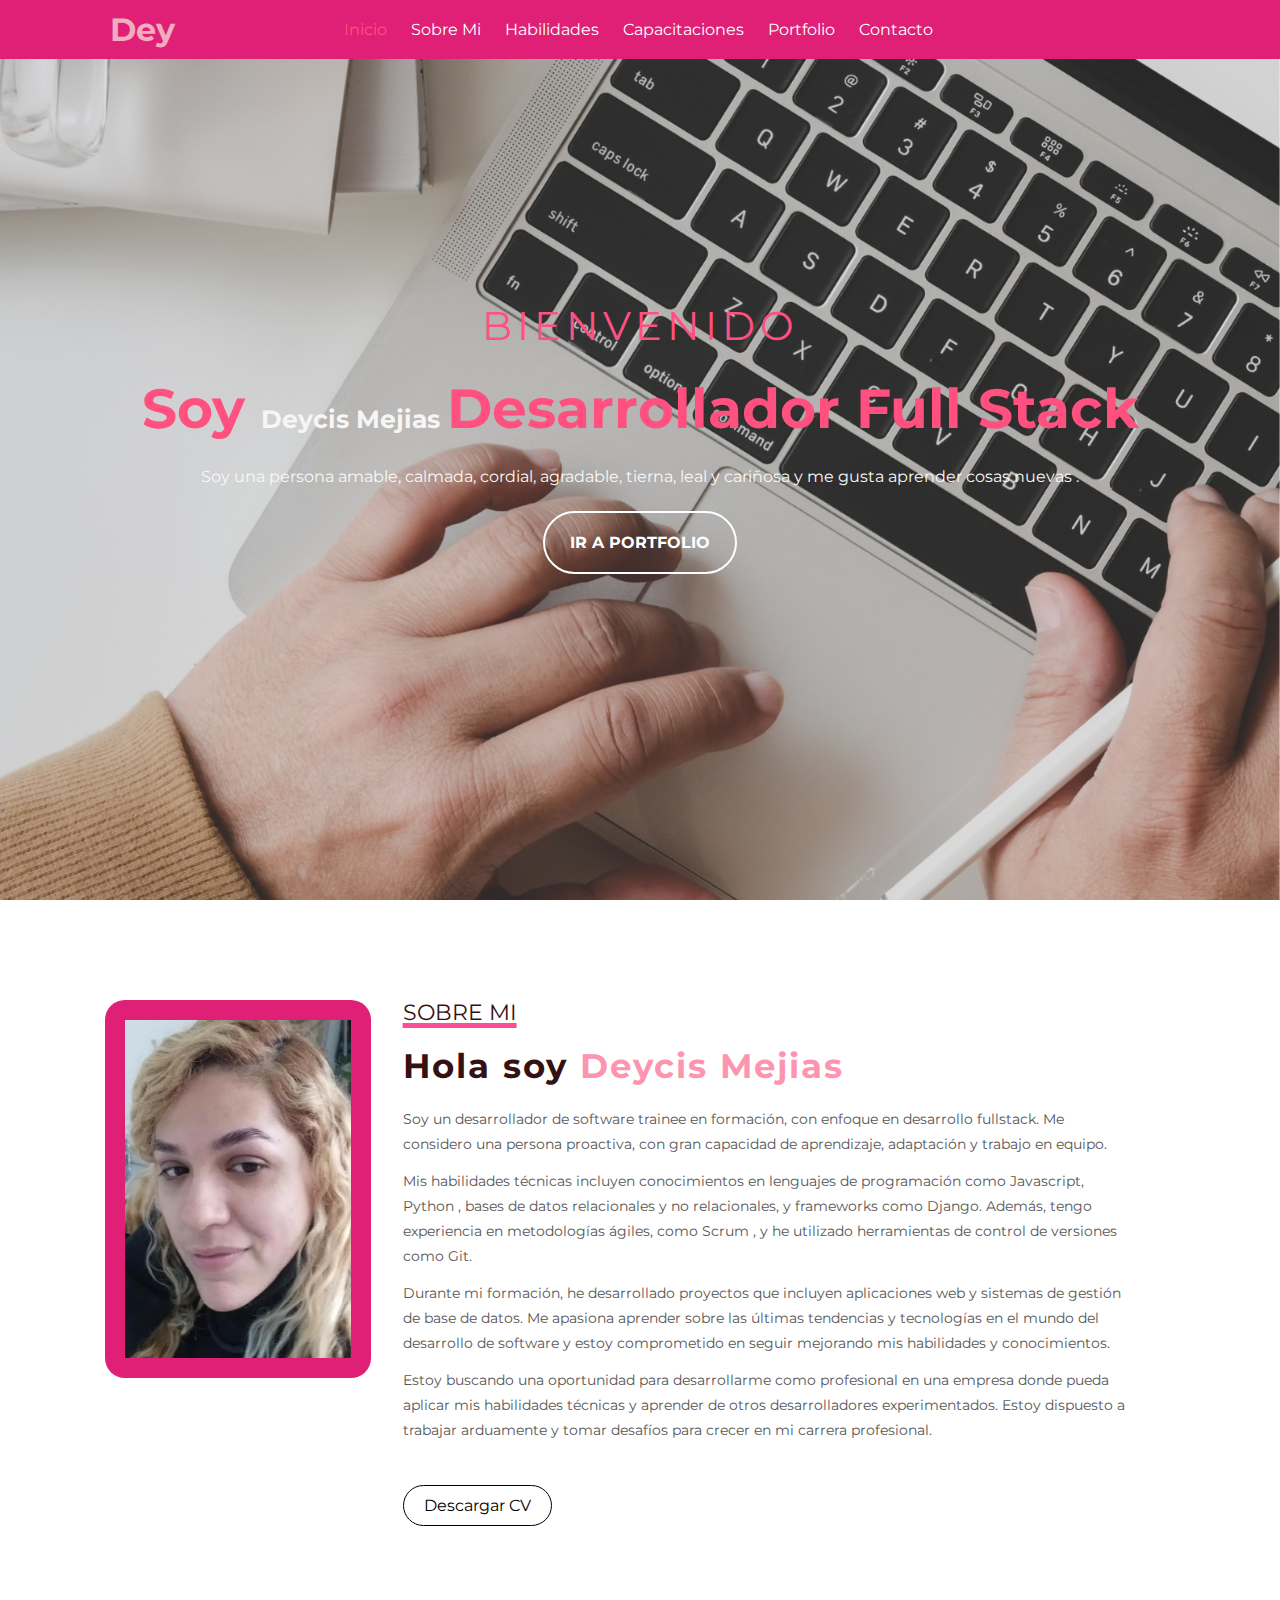
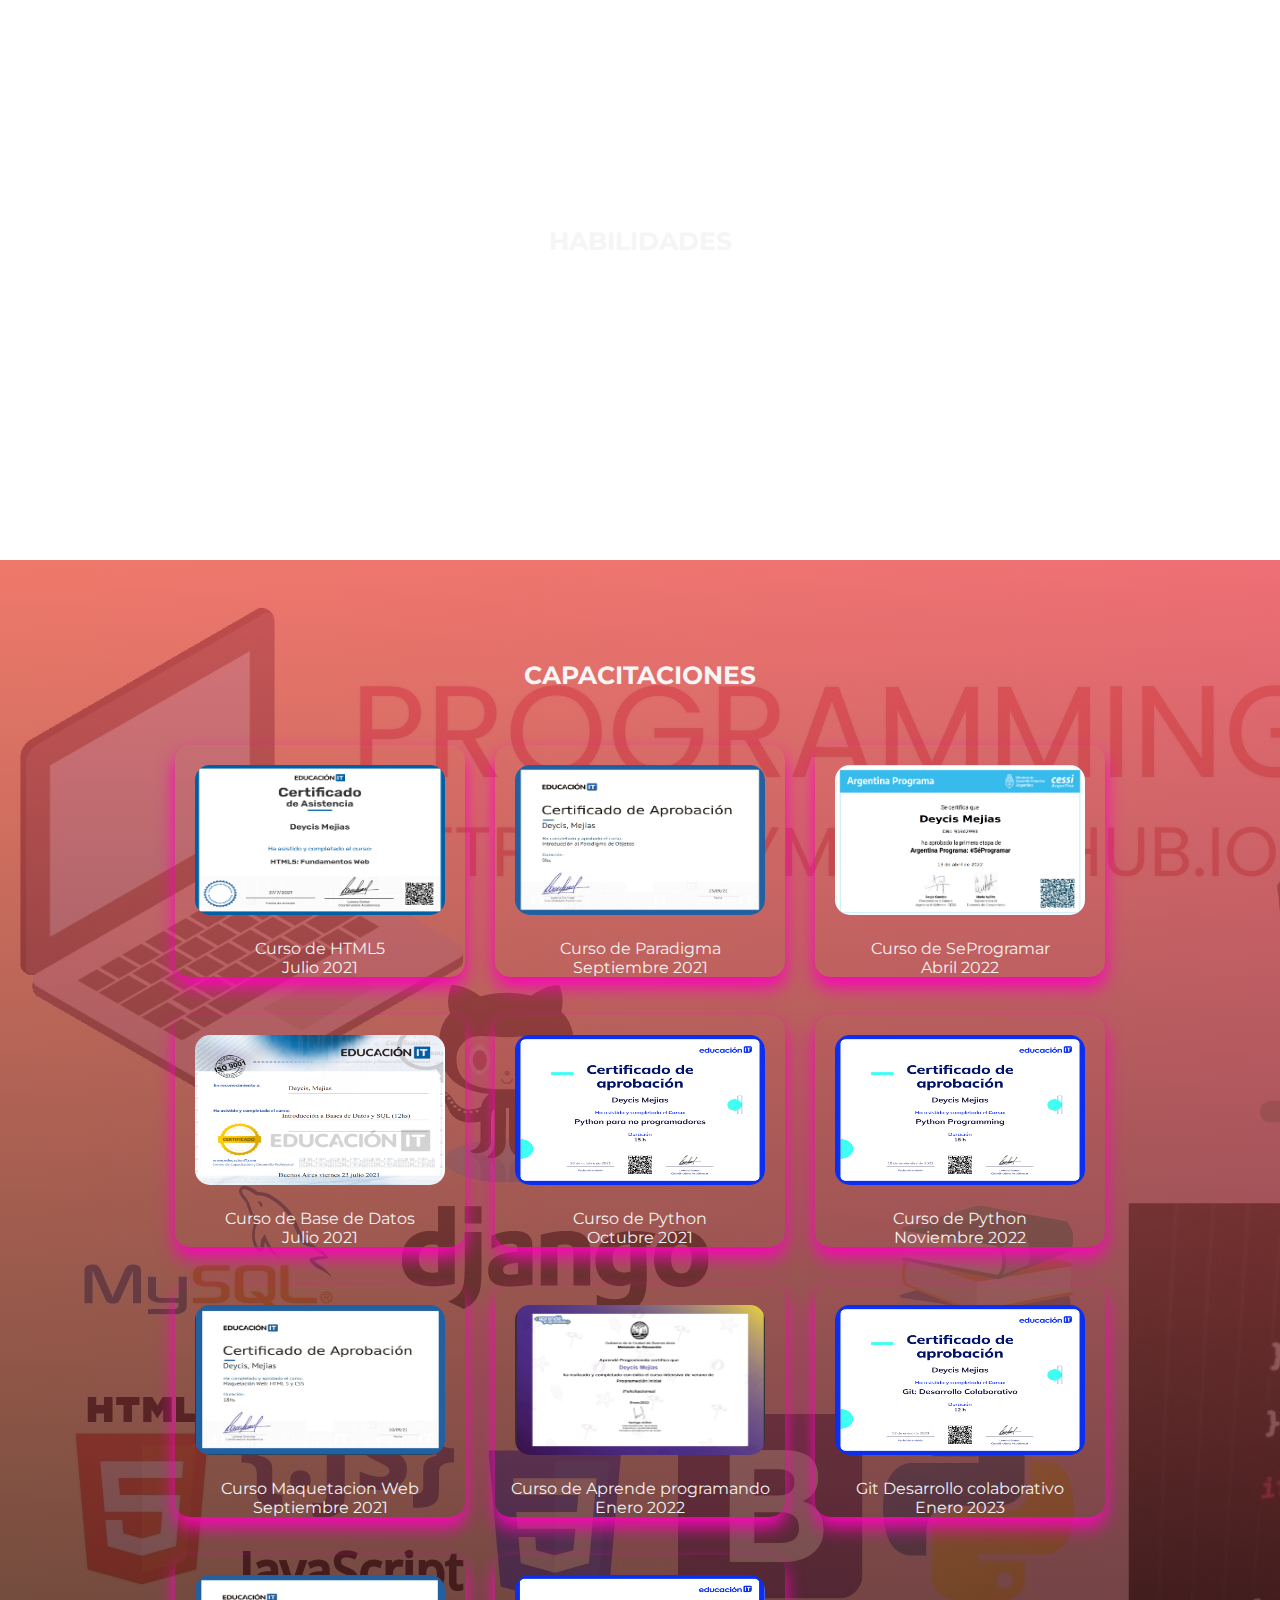
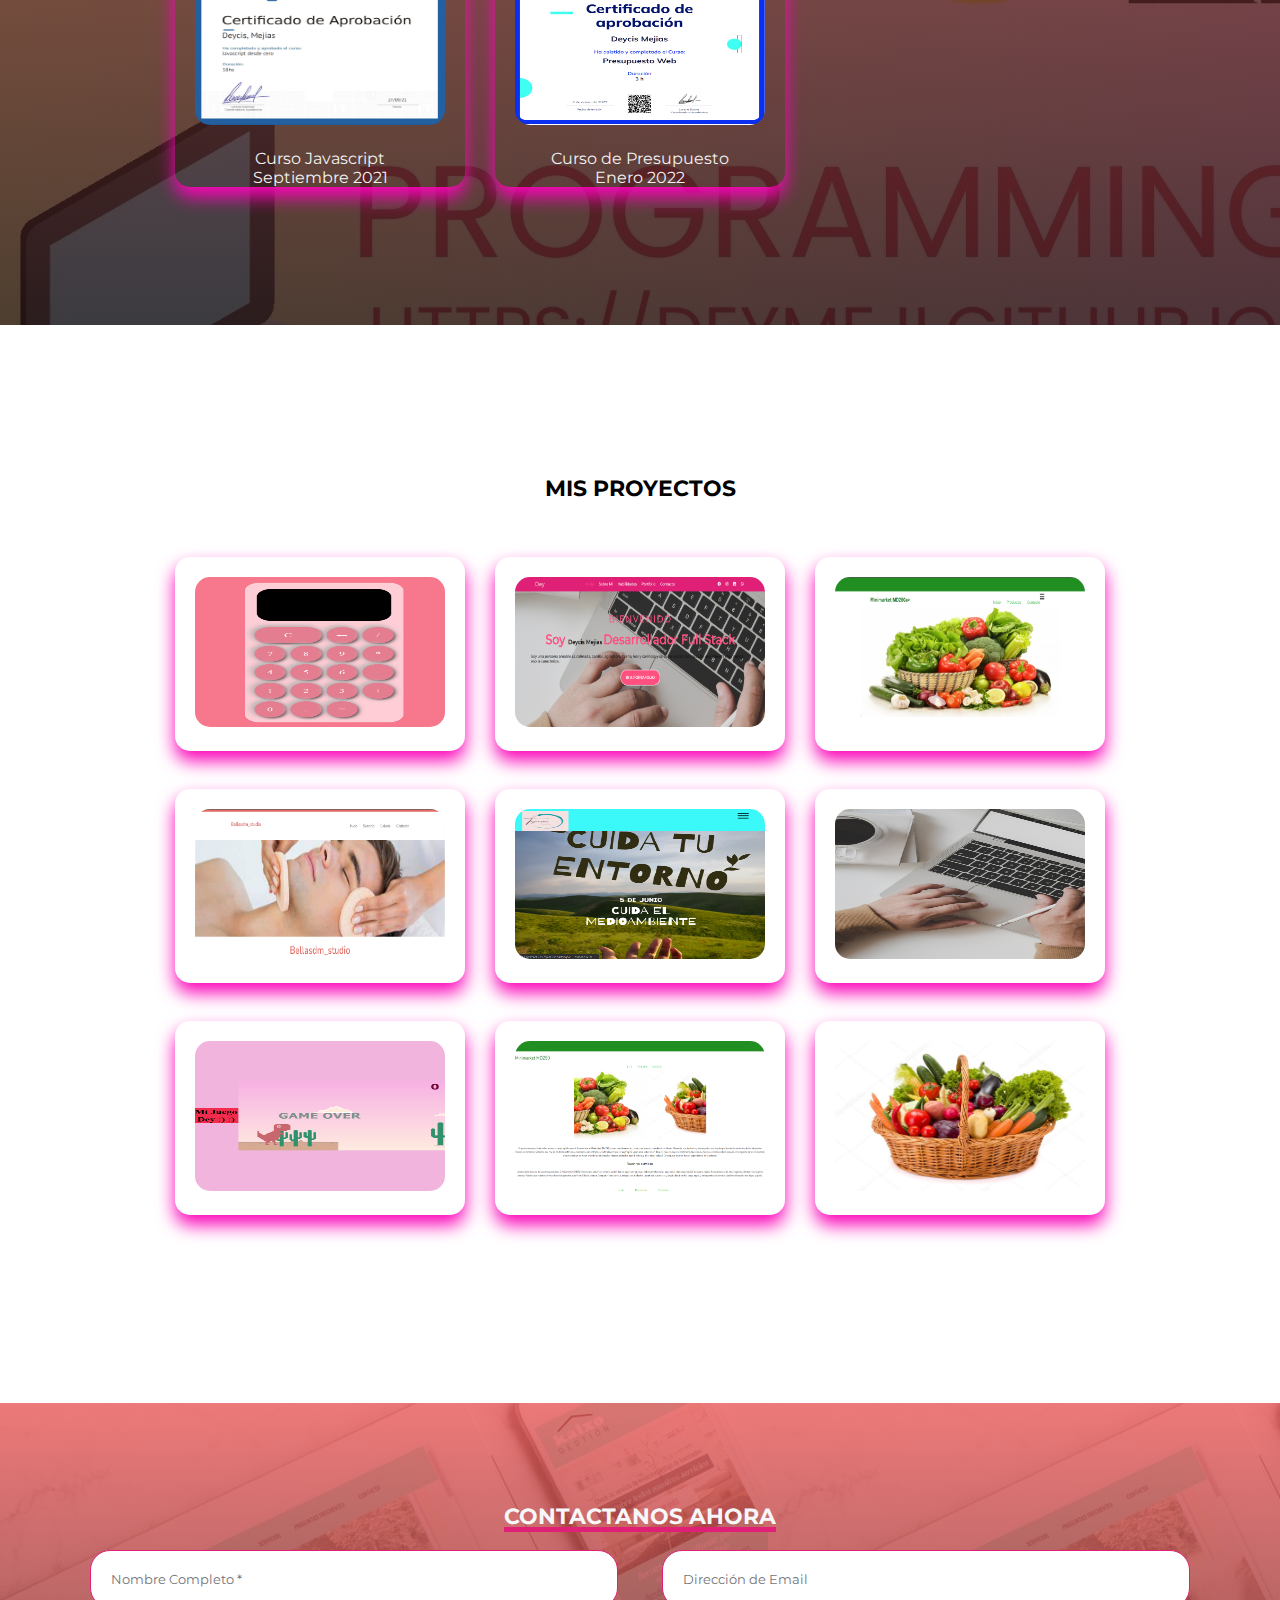
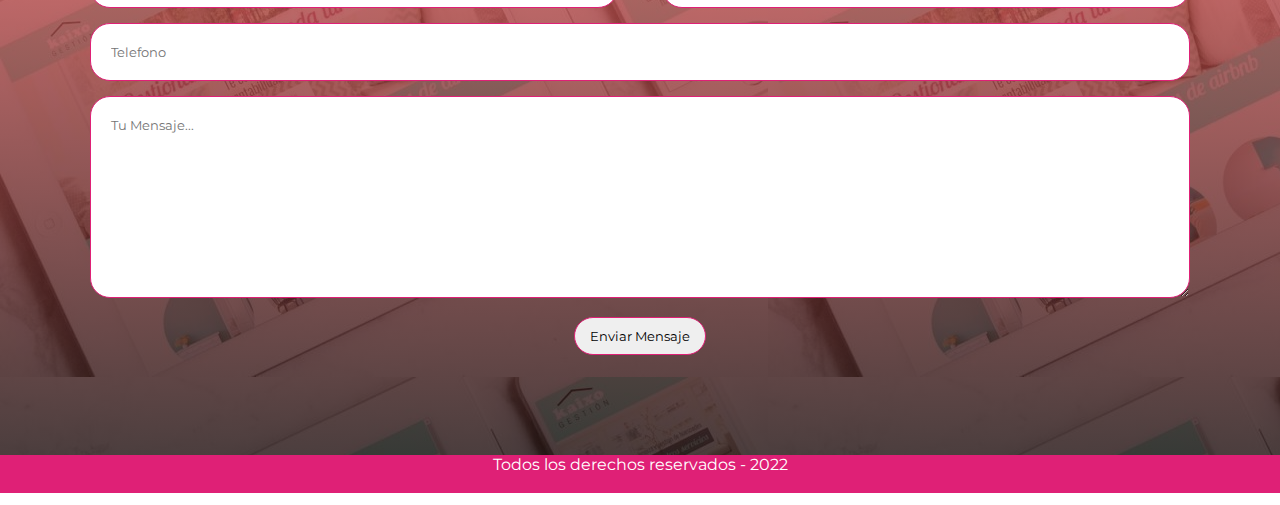
==== index.html @ e566a572 "commit1" ====
<!DOCTYPE html>
<html lang="es">

<head>
  <meta charset="UTF-8">
  <meta http-equiv="X-UA-Compatible" content="IE=edge">
  <meta name="viewport" content="width=device-width, initial-scale=1.0, user-scalable=no">
  <link rel="stylesheet" href="https://cdnjs.cloudflare.com/ajax/libs/font-awesome/6.2.0/css/all.min.css"
    integrity="sha512-xh6O/CkQoPOWDdYTDqeRdPCVd1SpvCA9XXcUnZS2FmJNp1coAFzvtCN9BmamE+4aHK8yyUHUSCcJHgXloTyT2A=="
    crossorigin="anonymous" referrerpolicy="no-referrer" />
  <link rel="stylesheet" href="css/inicio.css">
  <title>MI PORTFOLIO </title>

</head>

<body>
  <!--seccioon inicio-->
  <section id="inicio">
    <div class="contenido">
      <header>
        <div class="contenido-header">
          <h1>Dey</h1>
          <nav id="nav" class="">
            <ul id="link">
              <li><a href="#inicio" class="seleccionado" onclick="seleccionar(this)">Inicio</a></li>
              <li><a href="#sobremi" onclick="seleccionar(this)">Sobre Mi</a></li>
              <li><a href="#habilidades" onclick="seleccionar(this)">Habilidades</a></li>
              <li><a href="#capacitaciones" onclick="seleccionar(this)">Capacitaciones</a></li>
              <li><a href="#portfolio" onclick="seleccionar(this)">Portfolio</a></li>
              <li><a href="#contacto" onclick="seleccionar(this)">Contacto</a></li>
            </ul>
          </nav>
          <!--Iconos del menu reponsive-->
          <div id="icono-nav" onclick="responsiveMenu()">
            <i class="fa-solid fa-bars"></i>
          </div>
          <!--Iconos de las redes sociales-->
          <div class="redes">

            <a href="https://www.instagram.com/deicydavid/"><i class="fa-brands fa-instagram"></i></a>
            <a href="https://www.linkedin.com/in/deycis-mejias/"><i class="fa-brands fa-linkedin"></i></a>
            <a href="https://github.com/deymeji"><i class="fa-brands fa-github"></i></a>

          </div>
        </div>
      </header>
      <div class="presentacion">
        <p class="bienvenido">BIENVENIDO</p>
        <h2>Soy <span>Deycis Mejias </span>Desarrollador Full Stack</h2>
        <p class="descripcion">Soy una persona amable, calmada, cordial, agradable, tierna, leal y cariñosa y me gusta
          aprender cosas nuevas .</p>
        <a href="#portfolio">Ir a portfolio</a>
      </div>
    </div>
  </section>

  <!--seccion sobre mi-->
  <section id="sobremi">
    <div class="contenedor-foto">
      <img src="imagen/foto.jpg" alt="">
    </div>
    <div class="sobremi">
      <p class="titulo-seccion">Sobre mi</p>
      <h2>Hola soy <span> Deycis Mejias</span></h2>
      <p>Soy un desarrollador de software trainee en formación, con enfoque en desarrollo fullstack. Me considero una persona proactiva, con gran capacidad de aprendizaje, adaptación y trabajo en equipo.</p>
      <p>
        Mis habilidades técnicas incluyen conocimientos en lenguajes de programación como Javascript, Python , bases de datos relacionales y no relacionales, y frameworks como Django. Además, tengo experiencia en metodologías ágiles, como Scrum , y he utilizado herramientas de control de versiones como Git.</p>
        <p> 
        Durante mi formación, he desarrollado proyectos que incluyen aplicaciones web y sistemas de gestión de base de datos. Me apasiona aprender sobre las últimas tendencias y tecnologías en el mundo del desarrollo de software y estoy comprometido en seguir mejorando mis habilidades y conocimientos.</p>
      <p> Estoy buscando una oportunidad para desarrollarme como profesional en una empresa donde pueda aplicar mis habilidades técnicas y aprender de otros desarrolladores experimentados. Estoy dispuesto a trabajar arduamente y tomar desafíos para crecer en mi carrera profesional.
      </p>


      <a href="imagen/CV DEYPRO.jpg" ">Descargar CV</a>
        </div>
</section>

 <!--seccion habilidades-->
   <section id="habilidades">
        <div class="contenedor-skills" id="skills">
          <h3>HABILIDADES</h3>
          <div class="skill">

            <i class="fa-brands fa-html5"></i>
            <i class="fa-brands fa-css3-alt"></i>
            <i class="fa-brands fa-js"></i>
            <i class="fa-brands fa-python"></i>
            <i class="fa-brands fa-github"></i>
            <i class="fa-brands fa-figma"></i>
            
            

          </div>


  </section>

  <!--seccion capacitaciones-->
  <section id="capacitaciones">
    <h3 class="titulo-seccion">CAPACITACIONES</h3>

    <div class="contenedor-capa" id="capa">
      <div id="prime">

        <div class="ca">
          <a href="imagen/html5.png"><img class="imagen" src="imagen/html5.png"></a>
          <div class="infor">
            <p>Curso de HTML5</p>
            <p>Julio 2021</p>
          </div>
        </div><br><br>

        <div class="ca">
          <a href="imagen/mysql.png"><img class="imagen" src="imagen/mysql.png" alt=""></a>
          <div class="infor">
            <p>Curso de Base de Datos</p>
            <p>Julio 2021</p>
          </div>
        </div><br><br>

        <div class="ca">
          <a href="imagen/maquetacion web.png"><img class="imagen" src="imagen/maquetacion web.png"></a>
          <div class="infor">
            <p>Curso Maquetacion Web</p>
            <p>Septiembre 2021</p>
          </div>
        </div><br><br>

        <div class="ca">
          <a href="imagen/javascript.png"><img class="imagen" src="imagen/javascript.png"></a>
          <div class="infor">
            <p>Curso Javascript</p>
            <p>Septiembre 2021</p>
          </div>
        </div><br><br>
      </div>

      <div id="segu">
        
        <div class="ca">
          <a href="imagen/paradigma.png"><img class="imagen" src="imagen/paradigma.png" alt=""></a>
          <div class="infor">
            <p>Curso de Paradigma</p>
            <p>Septiembre 2021</p>
          </div>
        </div><br><br>
        <div class="ca">
          <a href="imagen/Certificado-Python-para-no-programadores-EducaciónIT.png"><img class="imagen" src="imagen/Certificado-Python-para-no-programadores-EducaciónIT.png" alt=""></a>
          <div class="infor">
            <p>Curso de Python</p>
            <p>Octubre 2021</p>
          </div>
        </div><br><br>

        <div class="ca">

          <a href="imagen/aprende_programando.png"><img class="imagen" src="imagen/aprende_programando.png" alt=""></a>
          <div class="infor">
            <p>Curso de Aprende programando</p>
            <p>Enero 2022</p>
          </div>
        </div><br><br>
       
        <div class="ca">

          <a href="imagen/presupuesto.png"><img class="imagen" src="imagen/presupuesto.png" alt=""></a>
          <div class="infor">
            <p>Curso de Presupuesto</p>
            <p>Enero 2022</p>
          </div>
        </div><br><br>
      </div>

      <div id="terce">

        <div class="ca">
          <a href="imagen/se_programar.png"><img class="imagen" src="imagen/se_programar.png" alt=""></a>
          <div class="infor">
            <p>Curso de SeProgramar</p>
            <p>Abril 2022</p>
          </div>
        </div><br><br>

        <div class="ca">
          <a href="imagen/Certificado-Python-Programming-EducaciónIT.png"><img class="imagen" src="imagen/Certificado-Python-Programming-EducaciónIT.png" alt=""></a>
          <div class="infor">
            <p>Curso de Python</p>
            <p>Noviembre 2022 </p>
          </div>
        </div><br><br>

        <div class="ca">

          <a href="imagen/Certificado-Git_-Desarrollo-Colaborativo-EducaciónIT.png"><img class="imagen" src="imagen/Certificado-Git_-Desarrollo-Colaborativo-EducaciónIT.png" alt=""></a>
          <div class="infor">
            <p>Git Desarrollo colaborativo</p>
            <p>Enero 2023</p>
          </div>
        </div><br><br>
      </div>

    </div>

  </section>

  <!--seccion portfolio-->

  <section id="portfolio">
    <h3 class="titulo-seccion">MIS PROYECTOS</h3>

    <div class="contenedor-proyecto">
      <div id="primero">
        <div class="card">

          <a href="https://github.com/deymeji/calculadora"><img class="imagen" src="imagen/calcula.png" alt=""></a>
          <div class="info">
            <p>Diseño Web: Html. Css. Js.</p>
          </div>
        </div><br><br>
        <div class="card">

          <a href="https://github.com/deymeji/cejas"><img class="imagen" src="imagen/ceja.png" alt=""></a>
          <div class="info">
            <p>Diseño Web: Html. Css. </p>
          </div>
        </div><br><br>
        <div class="card">
          <a href="https://github.com/deymeji/juegos_js"><img class="imagen" src="imagen/juego_js.png" alt=""></a>
          <div class="info">
            <p>Diseño Web: Html. Css. Js.</p>
          </div>
        </div><br><br>
      </div>

      <div id="segundo">
        <div class="card">

          <a href="https://github.com/deymeji/deymeji.github.io"><img class="imagen" src="imagen/portafolio1.png"
              alt=""></a>
          <div class="info">
            <p>Diseño Web: Html. Css. Js.</p>
          </div>
        </div><br><br>
        <div class="card">

          <a href="https://github.com/deymeji/ejemplo_-menu-responsive"><img class="imagen"
              src="imagen/menu_reponsive.png" alt=""></a>
          <div class="info">
            <p>Diseño Web: Html. Css. Js.</p>
          </div>
        </div><br><br>
        <div class="card">
          <a href="https://github.com/deymeji/negocio">
            <img class="imagen" src="imagen/negocio1.png" alt=""></a>
          <div class="info">
            <p>Diseño Web: Html. Css.</p>
          </div>
        </div><br><br>
      </div>

      <div id="tercero">

        <div class="card">

          <img class="imagen" src="imagen/verdu.png" alt="">
          <div class="info">
            <p>Diseño Web: Html. Css. Js.</p>
          </div>
        </div><br><br>
        <div class="card">

          <img class="imagen" src="imagen/Diseño.png" alt="">
          <div class="info">
            <p>Diseño Web: Html. Css. Js.</p>
          </div>
        </div><br><br>
        <div class="card">

          <img class="imagen" src="imagen/cesta.jpg" alt="">
          <div class="info">
            <p>Diseño Web: Html. Css. Js.</p>
          </div>
        </div>
      </div>

    </div>

  </section>

  <!--seccion contacto-->
  <section id="contacto">
    <div class="col-md-8 templatemo_contactform">
      <h3 class="titulo-seccion"> Contactanos ahora</h3>
      <div class="contenedor-form">
        <form action="https://formsubmit.co/f14288447938d5203625a07921aa6c3b" method="POST">
          <div class="fila mitad">
            <input type="text" placeholder="Nombre Completo *" name="name" required="" class="input-mitad">
            <input type="email" placeholder="Dirección de Email" name="email" required="" class="input-mitad">
          </div>
          <div class="fila">
            <input type="text" placeholder="Telefono" name="phone" required="" class="input-full">
          </div>
          <div class="fila">
            <textarea name="" id="" cols="30" rows="10" placeholder="Tu Mensaje..." name="msg" required=""
              class="input-full"></textarea>
          </div>

          <input type="submit" value="Enviar Mensaje" name="enviar" class="btn-enviar">
        </form>
      </div>


  </section>
  <!--seccion footer-->
  <footer>
    <div id="contene">

      <p>Todos los derechos reservados - 2022</p>
      <div class="redes">

        <a href="https://www.linkedin.com/in/deycis-mejias/"><i class="fa-brands fa-linkedin"></i></a>
        <a href="https://www.instagram.com/deicydavid/"><i class="fa-brands fa-instagram"></i></a>
        <a href="https://github.com/deymeji"><i class="fa-brands fa-github"></i></a>

      </div>


    </div>
  </footer>
  <script src="js/archivo.js"></script>

</body>

</html>
---- css/inicio.css ----
@import url('https://fonts.googleapis.com/css2?family=Hanalei+Fill&family=Montserrat:ital,wght@0,500;1,100;1,200;1,300;1,400&display=swap');
*{
    margin: 0;
    padding: 0;
    box-sizing: border-box;
    font-family: 'Montserrat';
}
#html{
    scroll-behavior: smooth;
}
/*seccion inicio*/
#inicio{
    background: linear-gradient( rgba(0, 0, .7), rgba(0, 0, .7)), ;
    background-image: url(../imagen/Diseño.png);
    background-size: cover;
    background-position: center center;
    height: 100vh;
}

#inicio .contenido header {
background-color: rgb(223, 32, 118);
position: fixed;
width: 100%;
z-index: 100;
top: 0;
}
#inicio .contenido header .contenido-header{
    max-width: 1100px;
    margin: auto;
    display: flex;
    justify-content: space-between;
    align-items: center;
    padding: 10px 20px;
}
#inicio .contenido header .contenido-header h1{
    text-align: center;
    color: #f1adbf;
}
#inicio .contenido header .contenido-header nav ul {
list-style: none;
display: flex;
align-items: center;
}
#inicio .contenido header .contenido-header nav ul li a {
   text-decoration: none;
   color: #fff;
   margin: 0 12px;
   font-weight: 400;
   transition: .5s;
}    
#inicio .contenido header .contenido-header nav ul  a:hover{
color:  #fd94b0;
}
#inicio .contenido header .contenido-header .redes a{
    text-decoration: none;
    color: #fff;
    display: inline-block;
    margin: 10px;
    transition: 5s;
}
#inicio .contenido header .contenido-header .redes a:hover{
    color: #fd94b0;

}
#inicio .contenido header .contenido-header .seleccionado{
    color: #ff5080;
}
#inicio .contenido .presentacion{
    max-width: 1100px;
    height: 100vh;
    margin: auto;
    color: rgb(249, 247, 247);
    display: flex;
    flex-direction: column;
    align-items: center;
    justify-content: center;

}

#inicio .contenido .presentacion .bienvenido{
    color:  #ff5080;
    font-size: 40px;
    margin-bottom: 25px;
    text-transform: uppercase;
    letter-spacing: 5px;
}

#inicio .contenido .presentacion h2{
    font-size: 55px;
    margin-bottom: 25px;
    text-align: center;
    color:  #ff5080;
}
#inicio .contenido .presentacion h2 span{
    font-size: 25px;
    color:  #f8f5f5;
}
#inicio .contenido .presentacion .descrpcion{
    max-width: 700px;
    margin: 25px auto;
    font-size: 18px;
    text-align: center;
    
}
#inicio .contenido .presentacion a{
    text-decoration: none;
    display: inline-block;
    margin: 25px;
    padding: 20px 25px;
    border: 2px solid  #fff;
    border-radius: 50px;
    color:  #fff;
    font-weight: bold;
    text-transform: uppercase;
    transition: 5s;
}
#inicio .contenido .presentacion a:hover{
background-color: #ff5080 ;
}
#icono-nav{
    color:#ffff;
    display: none;
}

/*seccion sobre mi*/

#sobremi{
    max-width: 1100px;
    margin: auto;
    padding: 100px 15px;
    color: #351111;
    display: flex;
}
#sobremi .contenedor-foto{
    max-width: 400px;
    margin-right: 80px;
}
#sobremi .contenedor-foto img{
    padding: 20px;
    width: 150%;
    border-radius: 20px;
    background-color: rgb(223, 32, 118);
}
#sobremi .sobremi {
    margin: 0 40px;
}
#sobremi .sobremi .titulo-seccion{
font-size: 22px;
text-transform: uppercase;
color: #351111;
text-decoration: underline;
text-decoration-color: #fa4e99;
text-decoration-thickness: 5px;
}
#sobremi  .sobremi h2{
    font-size: 34px;
    font-weight: bold;
    margin: 20px 0;
letter-spacing: 2px;
}
#sobremi .sobremi h2 span{
    color: #fd94b0;;
}
#sobremi .sobremi h3{
    font-size: 18px;
    font-weight: 500;
    text-transform: uppercase;
    margin-bottom: 20px;
    letter-spacing: 1px;
}
#sobremi  .sobremi p{
    font-size: 14px;
    line-height: 25px;
    color: #565656;
    margin-bottom: 12px;
    text-align: left;
}
#sobremi  .sobremi a{
    display: inline-block;
    text-decoration: none;
    color: #000;
    border-radius: 30px;
    padding: 10px 20px;
    border: 1px solid #000;
    margin-top: 30px;
    transition: 5s;
}
#sobremi  .sobremi a:hover{
    background-color: #fe77a9;
    color: #fff ;
}
h3{
    font-size: 25px; 
}


/*seccion habilidades*/
.contenedor-skills{
    background: linear-gradient(#eb5a5acc, rgba(33,16,16,.8)), url("../imagen/inicio1.png");
    background-attachment: fixed;
    background-repeat: no-repeat;
    background-size: cover;
    background-position: center center;
    padding: 200px 0;
    text-align: center;
}
.contenedor-skills .skill{
    max-width: 600px;
    margin: 40px auto;
}
.contenedor-skills i{
    text-decoration: none;
    color: rgb(247, 243, 245);
    display: inline-block;
    margin: 10px;
    font-size: 80px;
}
h3{
    font-size: 25px;
    color: whitesmoke;
}


/*seccion capacitaciones*/
#capacitaciones {
    padding: 100px 15px;
    background: linear-gradient(#eb5a5acc, rgba(33,16,16,.8)), url("../imagen/2.jpg");
}

#capacitaciones .titulo-seccion {
    margin-bottom: 20px;
    text-align: center;
}

#capacitaciones .contenedor-capa{
   
    display: flex;
    justify-content: center;
    margin-top: 55px;
    
}
#capacitaciones .contenedor-capa .imagen{
    width: 250px;
    height: 150px;
    margin: 20px;
    border-radius: 15px;
    
    
}
#capacitaciones .contenedor-capa .ca{
    text-align: center;
    border-radius: 15px;
    margin: 0  15px;
    position: relative;
    overflow: hidden;
    box-shadow: 0px 10px 18px #fb04b9;
}
#capacitaciones .contenedor-capa .infor{
        color: rgb(243, 241, 241);
}
/*seccion portafolio*/

#portfolio{
    max-width: 1100px;
    padding: 150px 0;
    margin: auto;
}
#portfolio .titulo-seccion{
    text-align: center;
    font-size: 22px;
    text-transform: uppercase;
    color: black;
    text-decoration: underline;
    text-decoration-color: white;
    text-decoration-thickness: 5px;
}
#portfolio .contenedor-proyecto{
   
    display: flex;
    justify-content: center;
    margin-top: 55px;
    
}
#portfolio .contenedor-proyecto .imagen{
    width: 250px;
    height: 150px;
    margin: 20px;
    border-radius: 15px;
    
    
}

#portfolio .contenedor-proyecto .card{
    text-align: center;
    border-radius: 15px;
    margin: 0  15px;
    position: relative;
    overflow: hidden;
    box-shadow: 0px 10px 18px #fb04b9;
}
#portfolio .contenedor-proyecto .card:hover .imagen {
    filter: grayscale(0);
    }
    

#portfolio .contenedor-proyecto .info{
        position: absolute;
        left: 0;
        background-color: rgb(247, 49, 125);
        color: rgb(8, 8, 8);
        width: 100%;
        padding: 10px;
        opacity: 0;
        bottom: -40px;
        transition: 5s;
    }
#portfolio .contenedor-proyecto:hover .info{
        opacity: 1;
        bottom: 0;
    
    }


/*seccion contacto*/

#contacto {
    padding: 100px 15px;
    background: linear-gradient(#eb5a5acc, rgba(33,16,16,.8)), url("../imagen/inicio.jpg");
}

#contacto .titulo-seccion {
    margin-bottom: 20px;
}

#contacto .contenedor-form {
    max-width: 1100px;
    margin: auto;
}

#contacto .contenedor-form .fila {
    margin-bottom: 15px;
}

#contacto .contenedor-form .mitad {
    display: flex;
    justify-content: space-between;
}

#contacto .contenedor-form input,
#contacto .contenedor-form textarea {
    padding: 20px;
    
    border-radius: 20px;
    border: none;
    border: 1px solid rgb(223, 32, 118);
}
/*
#contacto textarea{
    min-width: 1100px;
    max-width: 640px;
    min-height: 100px;
    max-height: 300px;
}
*/
#contacto .contenedor-form .mitad input {
    width: 48%;
}

#contacto .contenedor-form .input-full {
    width: 100%;
}

#contacto .titulo-seccion {
    text-align: center;
    font-size: 22px;
    text-transform: uppercase;
    color: #f7f7f9;
    text-decoration: underline;
    text-decoration-color: rgb(223, 32, 118);
    text-decoration-thickness: 5px;
}

#contacto .btn-enviar {
    display: block;
    margin: auto;
    cursor: pointer;
    transition: .5s;
    padding: 10px 15px !important;
}

#contacto .btn-enviar:hover {
    background-color: #ff5080;
    color: #fff;
}
/*seccion footer*/
footer{
    min-height: 50px;
}
footer p{
    color:#fff;
}
#contene{
    background-color: rgb(223, 32, 118);
text-align: center; 
 }
 footer a {
    text-decoration: none;
    color: #fff;
    display: inline-block;
    margin: 5px;
    font-size: 26px;
}

/*Seccion RESPONSIVE*/

@media screen and (max-width:800px){
.redes{
    display: none;
   }
nav{
       display: none;
    }
nav.responsive{
    display: block;
    background-color: rgba(0, 0, 0, .8);
    width: 100%;
    position: absolute;
    top: 48px;
    left: 0;
    padding: 10px 0;
}
nav.responsive ul{
    display: block !important;
    text-align: center;
}
nav.responsive ul li{
    margin: 5px 0;
}
#icono-nav{
    display: block;
}
#inicio .contenido .presentacion h2{
font-size: 40px;
}
#sobremi{
    padding: 50px 0;
    display: block;
   }
   #sobremi .contenedor-foto{
    max-width: 200px;
    margin: auto;
}
#sobremi .contenedor-foto img{
   padding: 8px;
}
#sobremi .sobremi .titulo-seccion{
    text-align: center;
}
#sobremi .sobremi h2{
    font-size: 25px;
    text-align: center;
}
#habilidades .contenedor-skills{
    padding: 50px 20px;
}
#portfolio{
    padding: 50px 0;
}
#portfolio .contenedor-proyecto{
    display: block;
}
#portfolio .contenedor-proyecto .card{
    margin: 10px auto;
}
#contacto{
    padding: 50px 15px;
}

#contacto .contenedor-form .mitad {
    margin-bottom: 15px;
    display: block;
}
#contacto .contenedor-form .mitad input {
    width: 100%;
    margin-bottom: 15px;
}

}
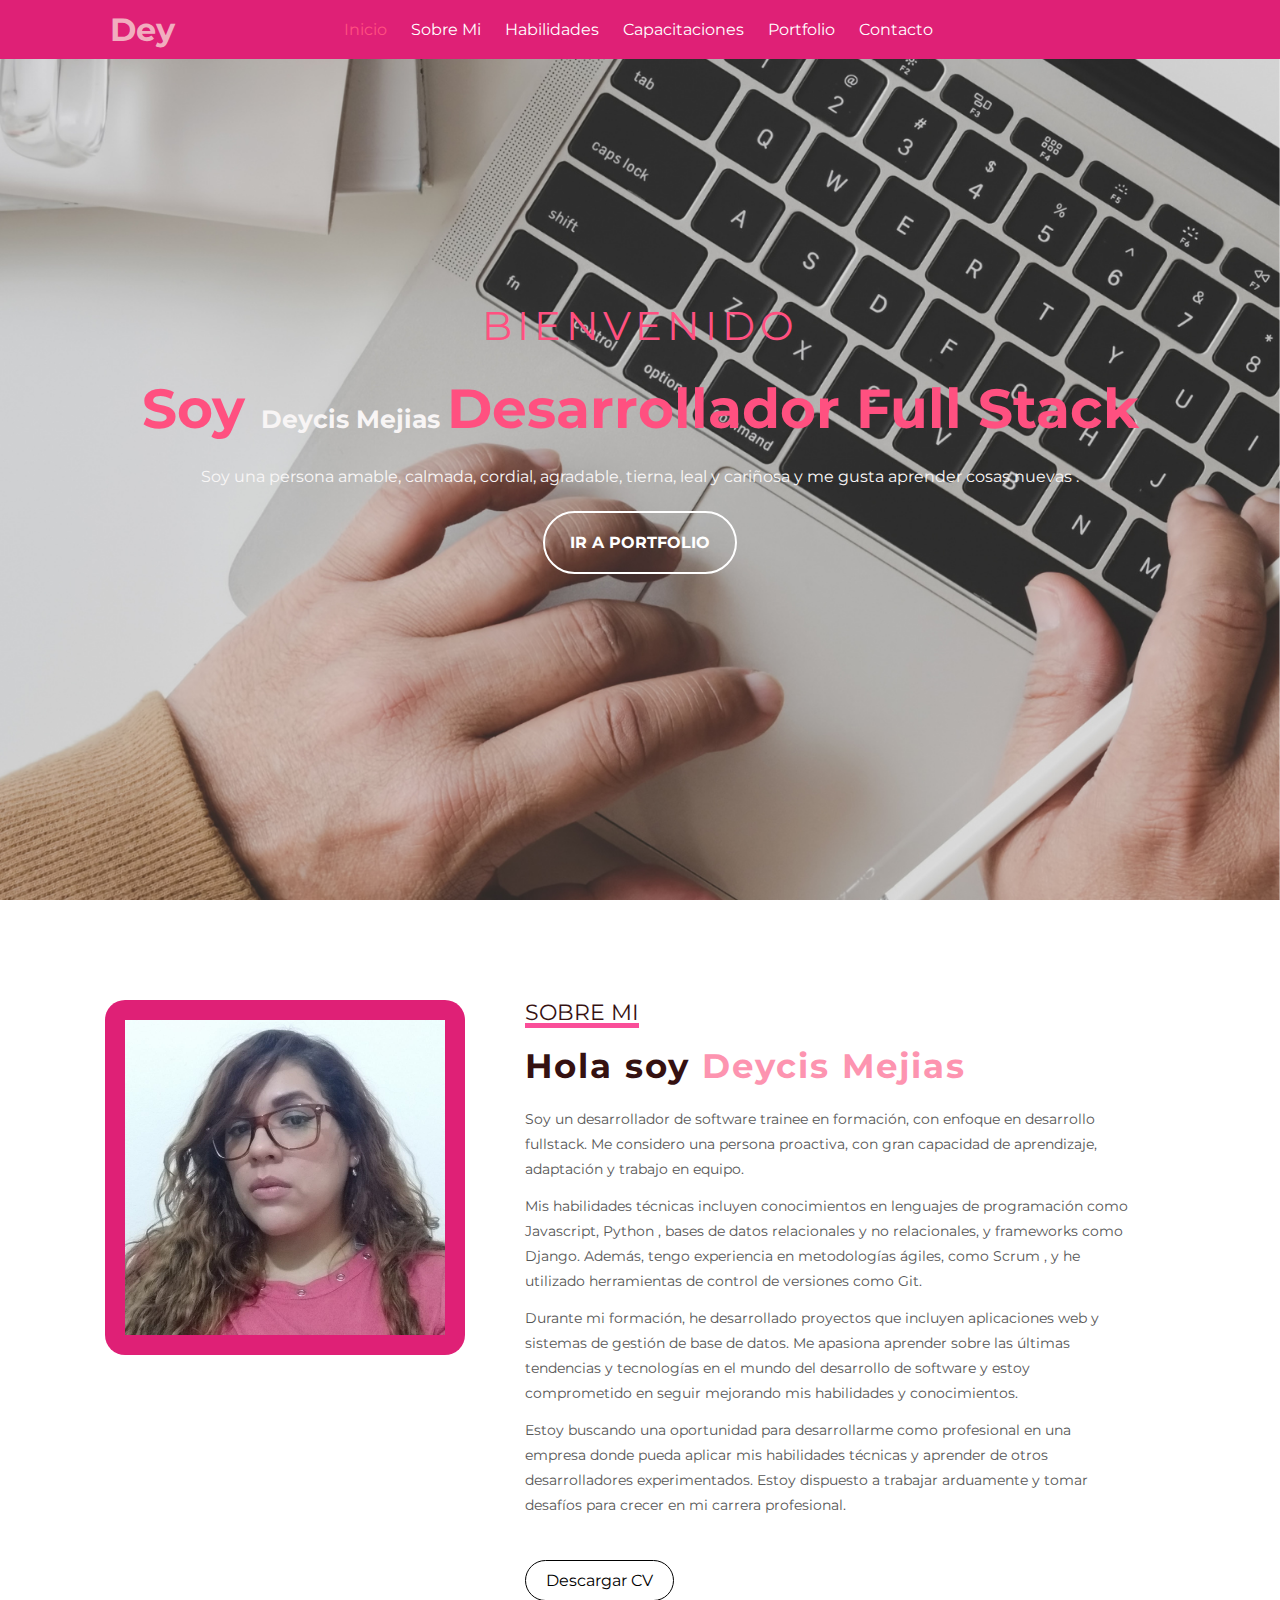
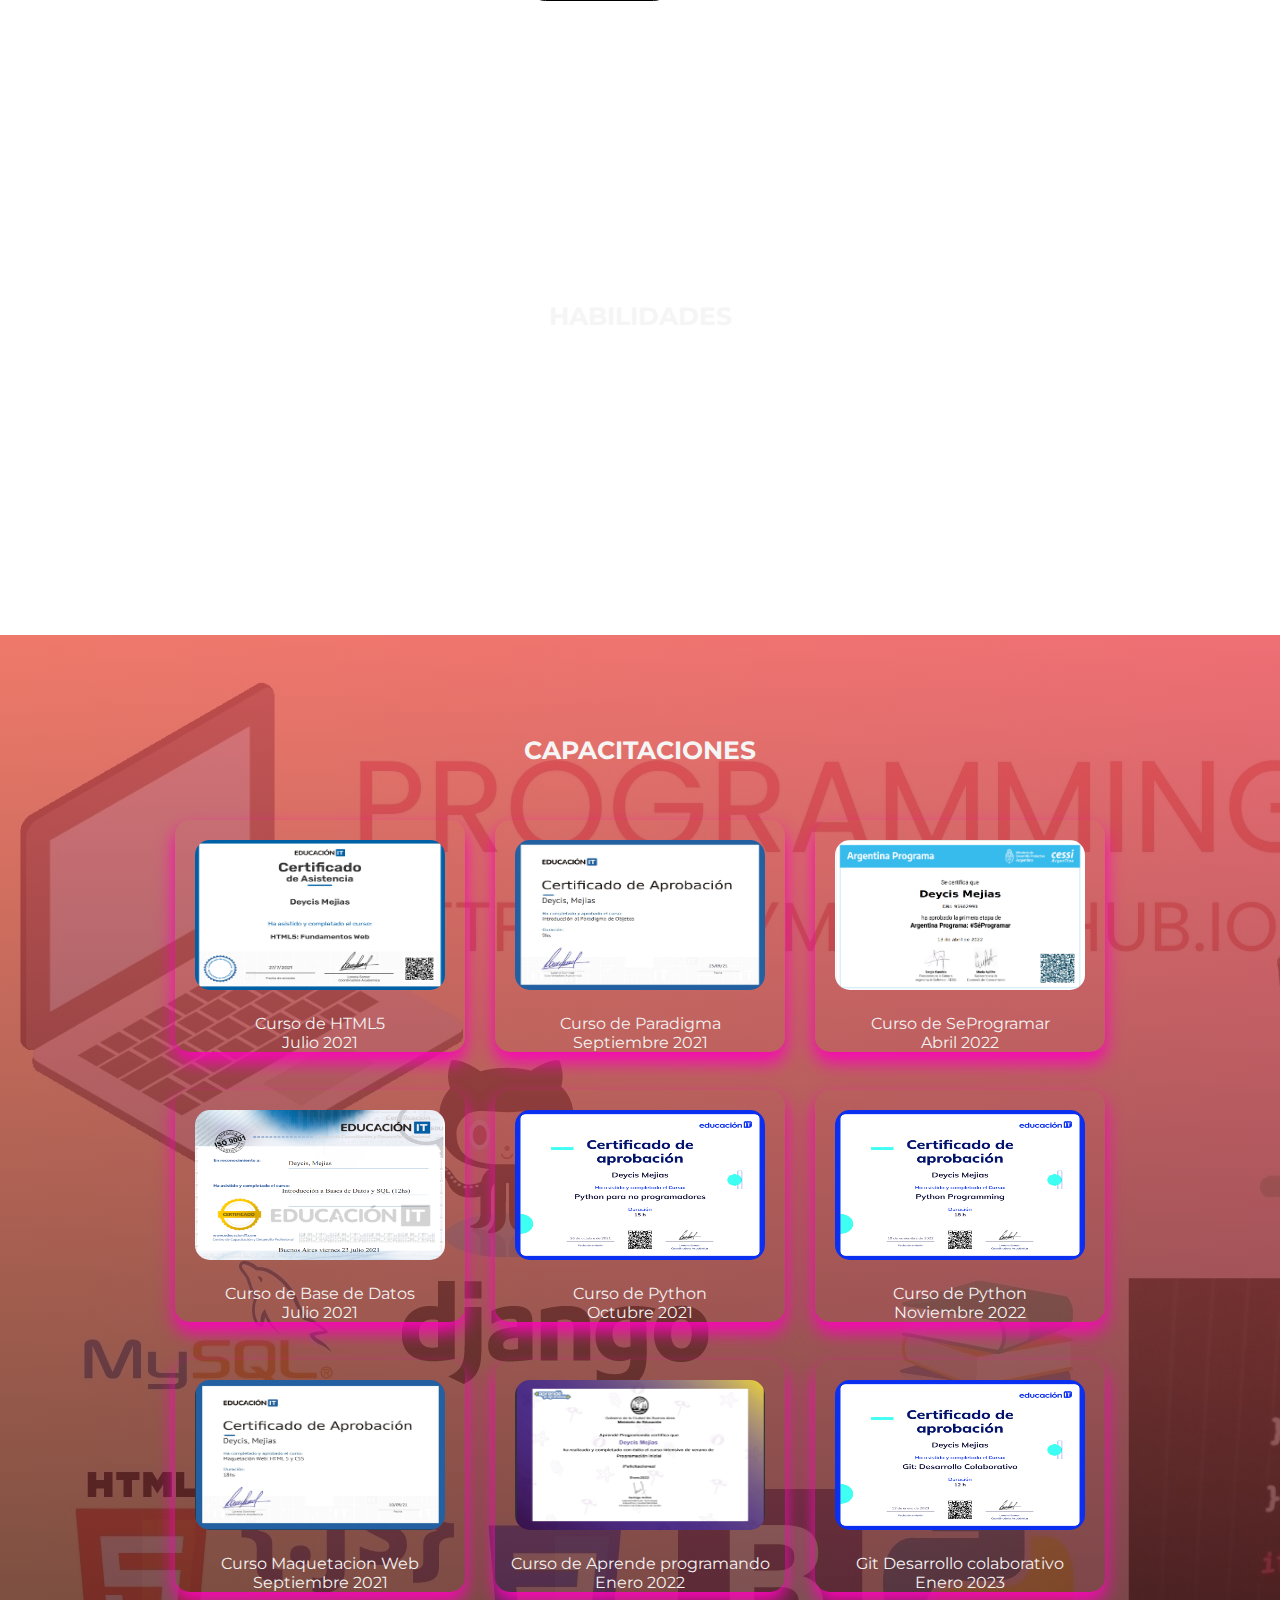
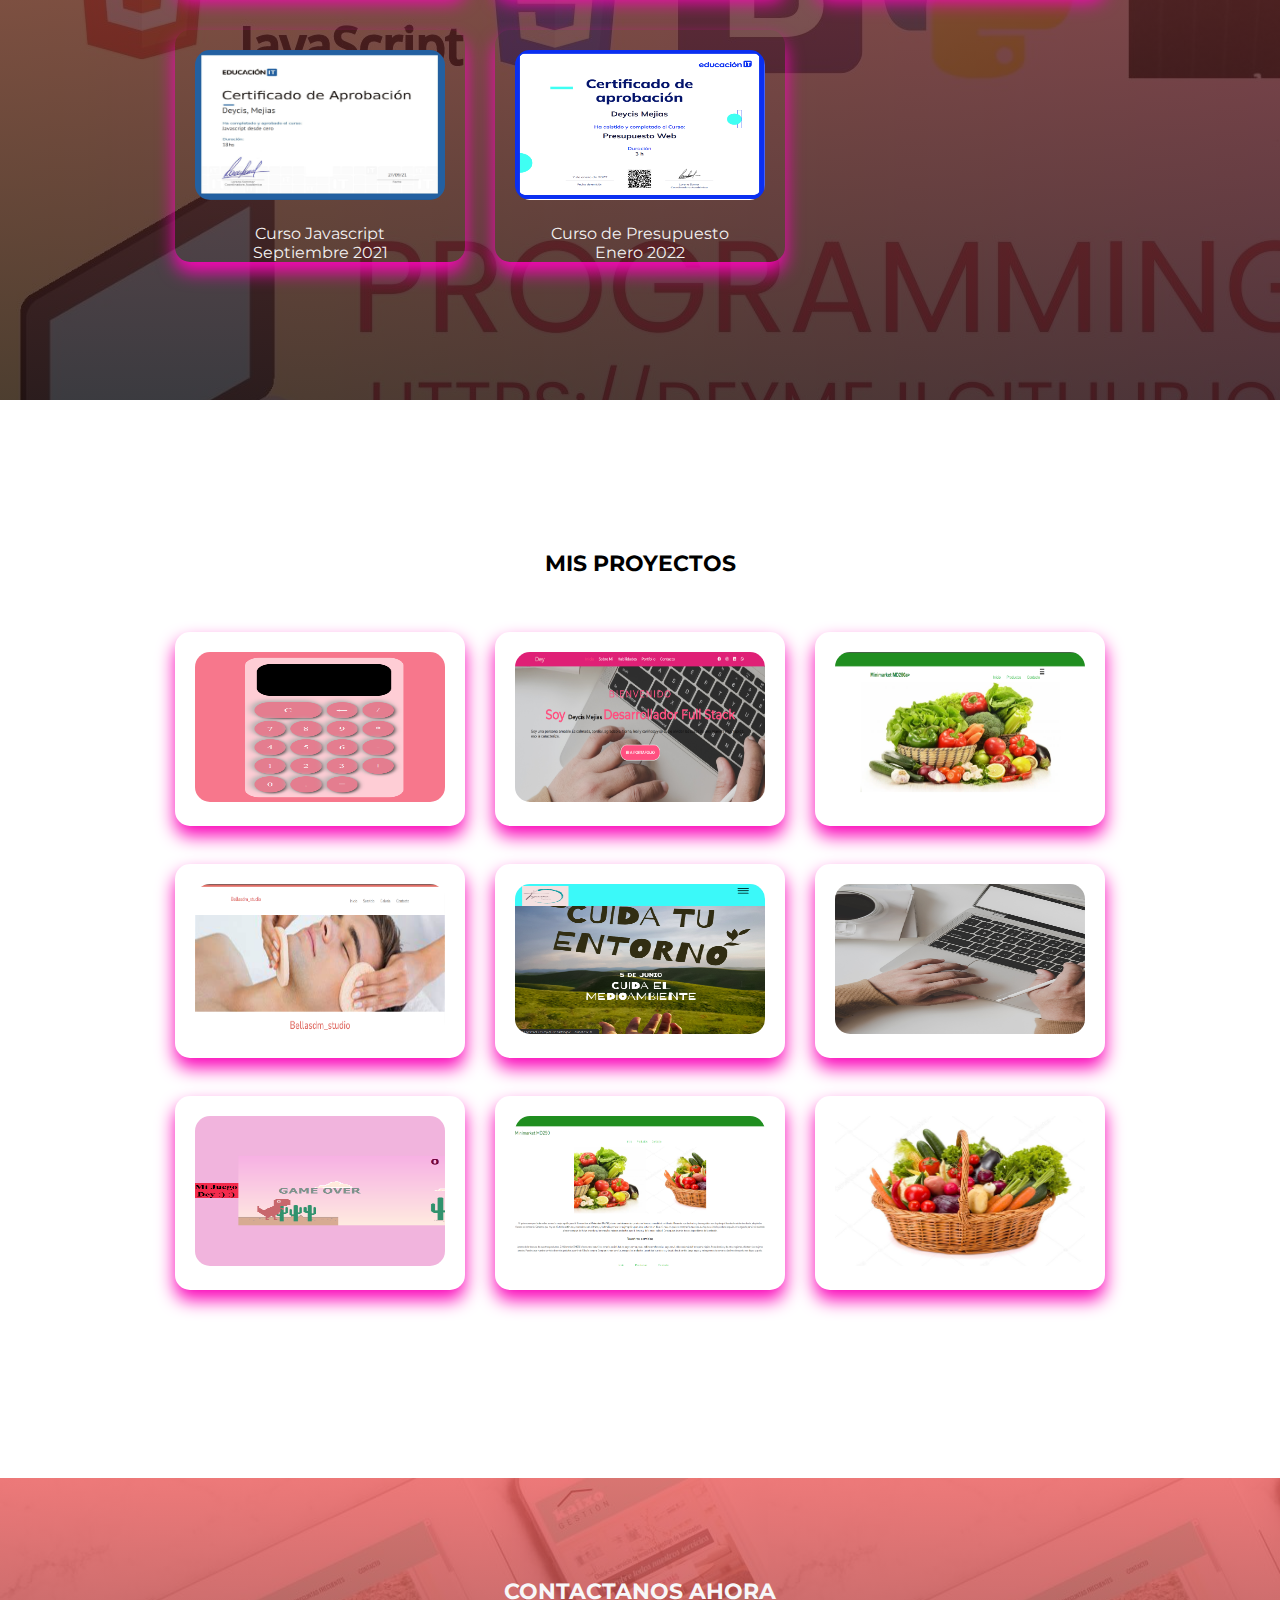
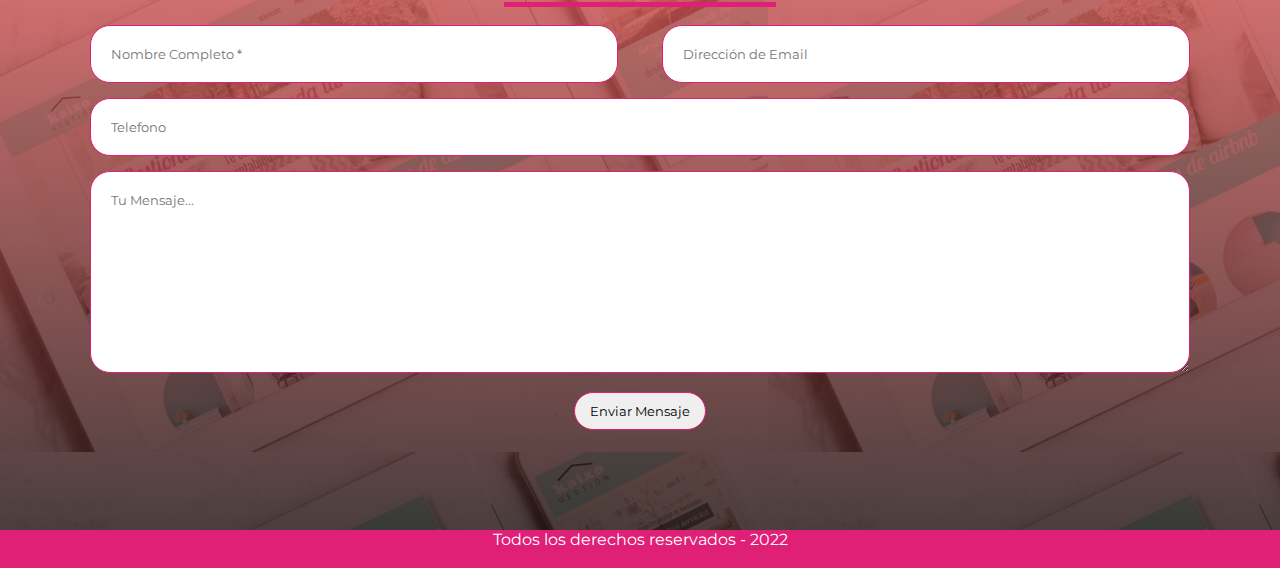
==== commit 54c74fd4: "commit3" ====
--- a/index.html
+++ b/index.html
@@ -57,7 +57,7 @@
   <!--seccion sobre mi-->
   <section id="sobremi">
     <div class="contenedor-foto">
-      <img src="imagen/foto.jpg" alt="">
+      <img src="imagen/Imagen de WhatsApp 2023-05-17 a las 15.44.44.jpg" alt="">
     </div>
     <div class="sobremi">
       <p class="titulo-seccion">Sobre mi</p>
@@ -103,7 +103,7 @@
       <div id="prime">
 
         <div class="ca">
-          <a href="imagen/html5.png"><img class="imagen" src="imagen/html5.png"></a>
+          <a href="imagen/html5.png" target="_blank"><img class="imagen" src="imagen/html5.png"></a>
           <div class="infor">
             <p>Curso de HTML5</p>
             <p>Julio 2021</p>
@@ -111,7 +111,7 @@
         </div><br><br>
 
         <div class="ca">
-          <a href="imagen/mysql.png"><img class="imagen" src="imagen/mysql.png" alt=""></a>
+          <a href="imagen/mysql.png" target="_blank"><img class="imagen" src="imagen/mysql.png" alt=""></a>
           <div class="infor">
             <p>Curso de Base de Datos</p>
             <p>Julio 2021</p>
@@ -119,7 +119,7 @@
         </div><br><br>
 
         <div class="ca">
-          <a href="imagen/maquetacion web.png"><img class="imagen" src="imagen/maquetacion web.png"></a>
+          <a href="imagen/maquetacion web.png" target="_blank"><img class="imagen" src="imagen/maquetacion web.png"></a>
           <div class="infor">
             <p>Curso Maquetacion Web</p>
             <p>Septiembre 2021</p>
@@ -127,7 +127,7 @@
         </div><br><br>
 
         <div class="ca">
-          <a href="imagen/javascript.png"><img class="imagen" src="imagen/javascript.png"></a>
+          <a href="imagen/javascript.png" target="_blank"><img class="imagen" src="imagen/javascript.png"></a>
           <div class="infor">
             <p>Curso Javascript</p>
             <p>Septiembre 2021</p>
@@ -138,14 +138,14 @@
       <div id="segu">
         
         <div class="ca">
-          <a href="imagen/paradigma.png"><img class="imagen" src="imagen/paradigma.png" alt=""></a>
+          <a href="imagen/paradigma.png" target="_blank"><img class="imagen" src="imagen/paradigma.png" alt=""></a>
           <div class="infor">
             <p>Curso de Paradigma</p>
             <p>Septiembre 2021</p>
           </div>
         </div><br><br>
         <div class="ca">
-          <a href="imagen/Certificado-Python-para-no-programadores-EducaciónIT.png"><img class="imagen" src="imagen/Certificado-Python-para-no-programadores-EducaciónIT.png" alt=""></a>
+          <a href="imagen/Certificado-Python-para-no-programadores-EducaciónIT.png" target="_blank"><img class="imagen" src="imagen/Certificado-Python-para-no-programadores-EducaciónIT.png" alt=""></a>
           <div class="infor">
             <p>Curso de Python</p>
             <p>Octubre 2021</p>
@@ -154,7 +154,7 @@
 
         <div class="ca">
 
-          <a href="imagen/aprende_programando.png"><img class="imagen" src="imagen/aprende_programando.png" alt=""></a>
+          <a href="imagen/aprende_programando.png" target="_blank"><img class="imagen" src="imagen/aprende_programando.png" alt=""></a>
           <div class="infor">
             <p>Curso de Aprende programando</p>
             <p>Enero 2022</p>
@@ -163,7 +163,7 @@
        
         <div class="ca">
 
-          <a href="imagen/presupuesto.png"><img class="imagen" src="imagen/presupuesto.png" alt=""></a>
+          <a href="imagen/presupuesto.png" target="_blank"><img class="imagen" src="imagen/presupuesto.png" alt=""></a>
           <div class="infor">
             <p>Curso de Presupuesto</p>
             <p>Enero 2022</p>
@@ -174,7 +174,7 @@
       <div id="terce">
 
         <div class="ca">
-          <a href="imagen/se_programar.png"><img class="imagen" src="imagen/se_programar.png" alt=""></a>
+          <a href="imagen/se_programar.png" target="_blank"><img class="imagen" src="imagen/se_programar.png" alt=""></a>
           <div class="infor">
             <p>Curso de SeProgramar</p>
             <p>Abril 2022</p>
@@ -182,7 +182,7 @@
         </div><br><br>
 
         <div class="ca">
-          <a href="imagen/Certificado-Python-Programming-EducaciónIT.png"><img class="imagen" src="imagen/Certificado-Python-Programming-EducaciónIT.png" alt=""></a>
+          <a href="imagen/Certificado-Python-Programming-EducaciónIT.png" target="_blank"><img class="imagen" src="imagen/Certificado-Python-Programming-EducaciónIT.png" alt=""></a>
           <div class="infor">
             <p>Curso de Python</p>
             <p>Noviembre 2022 </p>
@@ -191,7 +191,7 @@
 
         <div class="ca">
 
-          <a href="imagen/Certificado-Git_-Desarrollo-Colaborativo-EducaciónIT.png"><img class="imagen" src="imagen/Certificado-Git_-Desarrollo-Colaborativo-EducaciónIT.png" alt=""></a>
+          <a href="imagen/Certificado-Git_-Desarrollo-Colaborativo-EducaciónIT.png" target="_blank"><img class="imagen" src="imagen/Certificado-Git_-Desarrollo-Colaborativo-EducaciónIT.png" alt=""></a>
           <div class="infor">
             <p>Git Desarrollo colaborativo</p>
             <p>Enero 2023</p>
@@ -212,20 +212,20 @@
       <div id="primero">
         <div class="card">
 
-          <a href="https://github.com/deymeji/calculadora"><img class="imagen" src="imagen/calcula.png" alt=""></a>
-          <div class="info">
-            <p>Diseño Web: Html. Css. Js.</p>
-          </div>
-        </div><br><br>
-        <div class="card">
-
-          <a href="https://github.com/deymeji/cejas"><img class="imagen" src="imagen/ceja.png" alt=""></a>
+          <a href="https://github.com/deymeji/calculadora" target="_blank"><img class="imagen" src="imagen/calcula.png" alt=""></a>
+          <div class="info">
+            <p>Diseño Web: Html. Css. Js.</p>
+          </div>
+        </div><br><br>
+        <div class="card">
+
+          <a href="https://github.com/deymeji/cejas" target="_blank"><img class="imagen" src="imagen/ceja.png" alt=""></a>
           <div class="info">
             <p>Diseño Web: Html. Css. </p>
           </div>
         </div><br><br>
         <div class="card">
-          <a href="https://github.com/deymeji/juegos_js"><img class="imagen" src="imagen/juego_js.png" alt=""></a>
+          <a href="https://github.com/deymeji/juegos_js" target="_blank"><img class="imagen" src="imagen/juego_js.png" alt=""></a>
           <div class="info">
             <p>Diseño Web: Html. Css. Js.</p>
           </div>
@@ -235,7 +235,7 @@
       <div id="segundo">
         <div class="card">
 
-          <a href="https://github.com/deymeji/deymeji.github.io"><img class="imagen" src="imagen/portafolio1.png"
+          <a href="https://github.com/deymeji/deymeji.github.io" target="_blank"><img class="imagen" src="imagen/portafolio1.png"
               alt=""></a>
           <div class="info">
             <p>Diseño Web: Html. Css. Js.</p>
@@ -243,15 +243,14 @@
         </div><br><br>
         <div class="card">
 
-          <a href="https://github.com/deymeji/ejemplo_-menu-responsive"><img class="imagen"
+          <a href="https://github.com/deymeji/ejemplo_-menu-responsive" target="_blank"><img class="imagen"
               src="imagen/menu_reponsive.png" alt=""></a>
           <div class="info">
             <p>Diseño Web: Html. Css. Js.</p>
           </div>
         </div><br><br>
         <div class="card">
-          <a href="https://github.com/deymeji/negocio">
-            <img class="imagen" src="imagen/negocio1.png" alt=""></a>
+          <a href="https://github.com/deymeji/negocio" target="_blank"><img class="imagen" src="imagen/negocio1.png" alt=""></a>
           <div class="info">
             <p>Diseño Web: Html. Css.</p>
           </div>
--- a/css/inicio.css
+++ b/css/inicio.css
@@ -132,12 +132,12 @@
     display: flex;
 }
 #sobremi .contenedor-foto{
-    max-width: 400px;
+    max-width: 300px;
     margin-right: 80px;
 }
 #sobremi .contenedor-foto img{
     padding: 20px;
-    width: 150%;
+    width: 120%;
     border-radius: 20px;
     background-color: rgb(223, 32, 118);
 }
@@ -452,6 +452,7 @@
 }
 #sobremi .contenedor-foto img{
    padding: 8px;
+   
 }
 #sobremi .sobremi .titulo-seccion{
     text-align: center;
@@ -463,6 +464,20 @@
 #habilidades .contenedor-skills{
     padding: 50px 20px;
 }
+
+#capacitaciones{
+    padding: 50px 0;
+}
+#capacitaciones .contenedor-capa{
+    display: block;
+}
+#capacitaciones .contenedor-capa .ca{
+    margin: 10px auto;
+}
+
+
+
+
 #portfolio{
     padding: 50px 0;
 }
